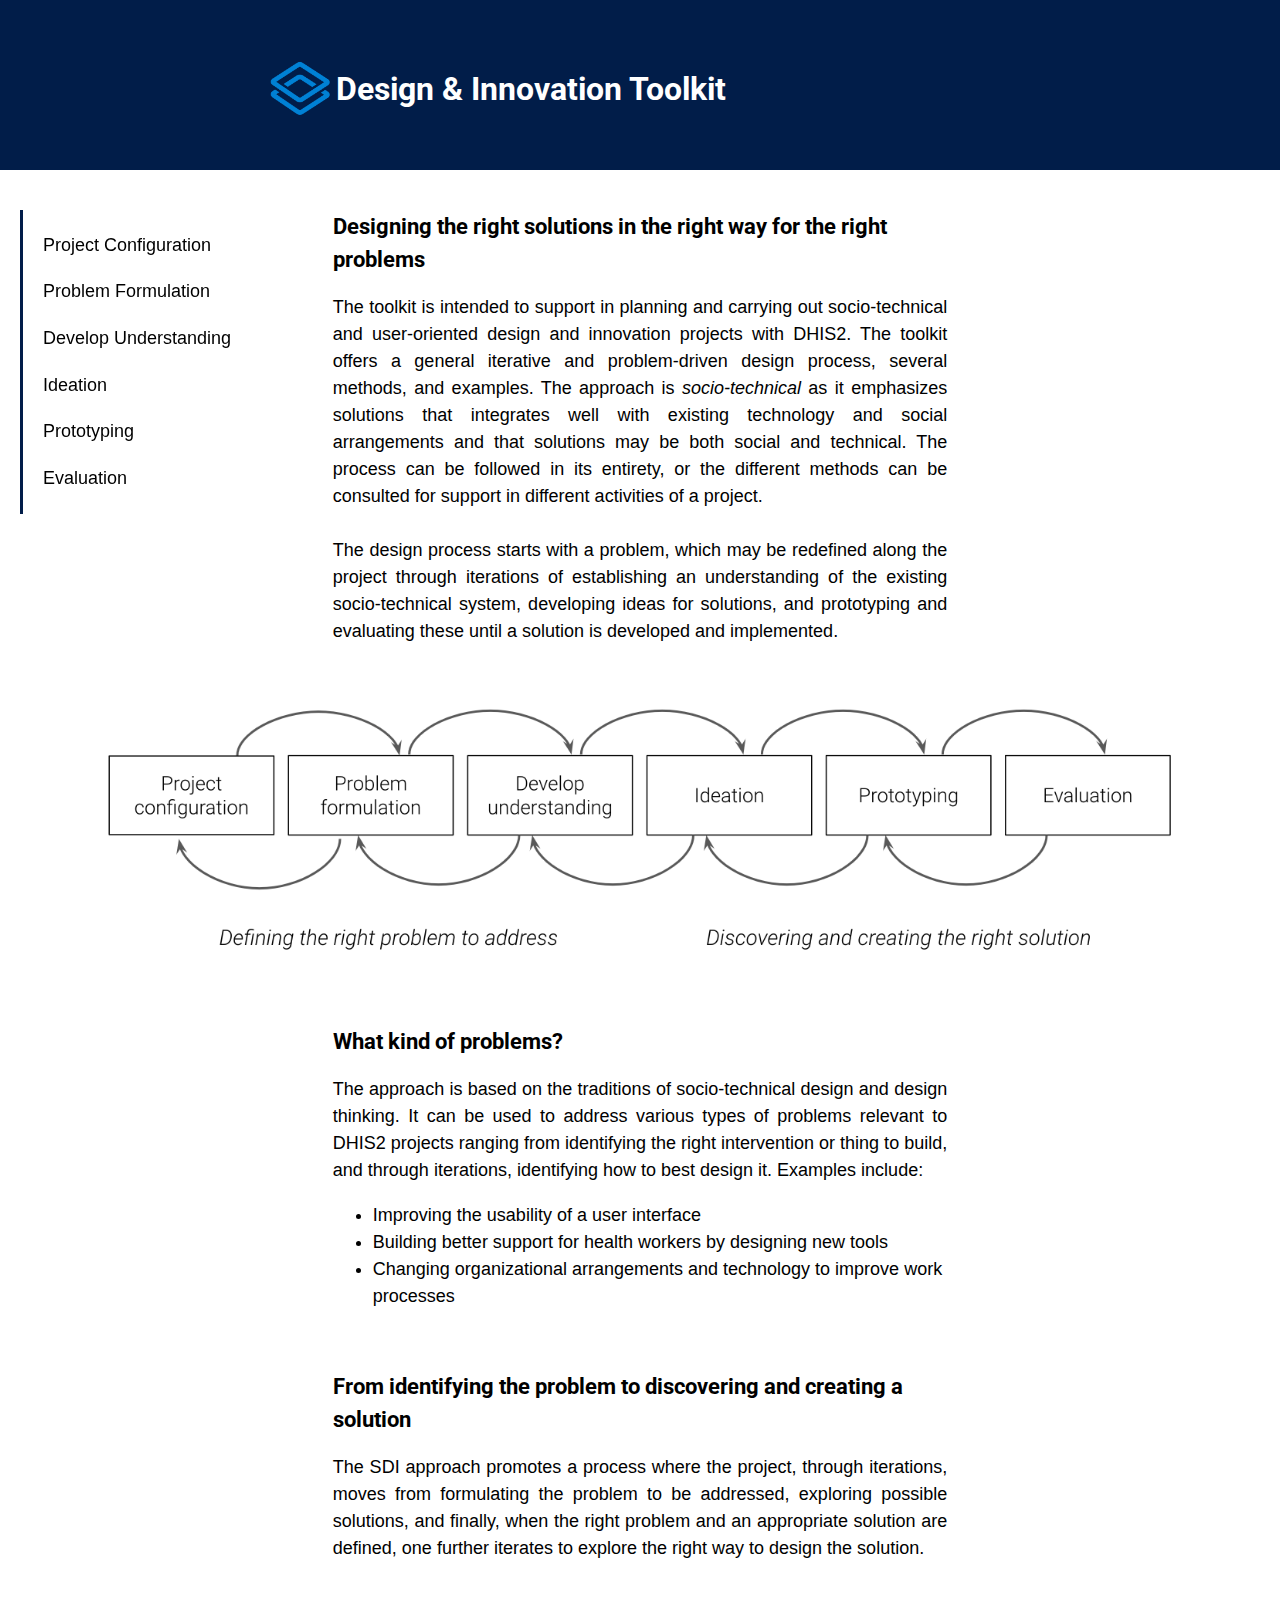
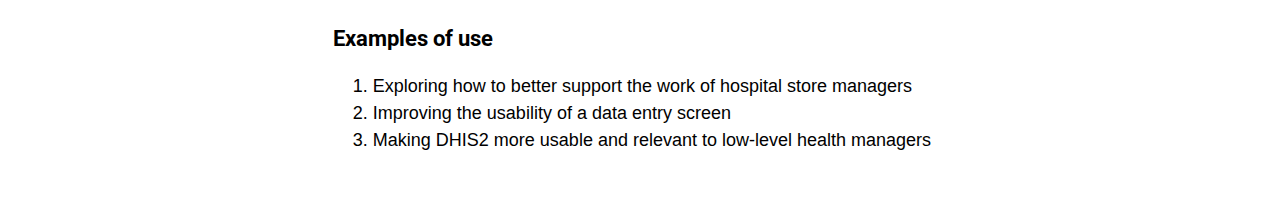
==== index.html @ 67aca0fa "Menu and header style change" ====
<html>
  <head>
    <meta charset="utf-8">
    <meta name="viewport" content="width=device-width, initial-scale=1">
    <link rel="preconnect" href="https://fonts.googleapis.com">
    <link rel="preconnect" href="https://fonts.gstatic.com" crossorigin>
    <link href="https://fonts.googleapis.com/css2?family=Roboto:ital,wght@0,100;0,300;0,400;1,100;1,300;1,400&display=swap" rel="stylesheet">
    <link rel="stylesheet" href="style.css">
    <title> DHIS2 Socio-technical Design and Innovation Toolkit </title>

  </head>
  <body>

      <header class="main_header">
        <h1><a href="index.html"><img src="images/dhis2-logo.png" alt="DHIS2">Design & Innovation Toolkit</a></h1>
      </header>
      <ul class="page_menu">
        <a href="main_activities/project-configuration.html"><li>Project Configuration</li></a>
        <a href="main_activities/problem-formulation.html"><li>Problem Formulation</li></a>
        <a href="main_activities/develop-understanding.html"><li>Develop Understanding</li></a>
        <a href="main_activities/ideation.html"><li>Ideation</li></a>
        <a href="main_activities/prototyping.html"><li>Prototyping</li></a>
        <a href="main_activities/evaluation.html"><li>Evaluation</li></a>
      </ul>
      <main>

      <section>
        <h3>Designing the right solutions in the right way for the right problems</h3>
          <p>
            The toolkit is intended to support in planning and carrying out socio-technical and user-oriented design
            and innovation projects with DHIS2. The toolkit offers a general iterative and problem-driven design process,
            several methods, and examples. The approach is <i>socio-technical</i> as it emphasizes solutions that
            integrates well with existing technology and social arrangements and that solutions may be both social and technical.
            The process can be followed in its entirety, or the different methods can be consulted for support
            in different activities of a project.
            <br><br>The design process starts with a problem, which may be redefined along
            the project through iterations of establishing an understanding of the existing socio-technical system, developing ideas
            for solutions, and prototyping and evaluating these until a solution is developed and implemented.
          </p>
      </section>

      <img height="250px" class="full_page_img" src="images/main-process.png" alt="Problem-driven and iterative design process with six stages: Project configuration, Problem formulation, Developing Understading, Ideation, Prototyping, Evaluation">

      <section>
          <h3>What kind of problems?</h3>
          <p>
            The approach is based on the traditions of socio-technical design and design thinking.
            It can be used to address various types of problems relevant to DHIS2 projects ranging from identifying
            the right intervention or thing to build, and through iterations, identifying how to best design it.
            Examples include:
            <ul>
              <li>Improving the usability of a user interface</li>
              <li>Building better support for health workers by designing new tools</li>
              <li>Changing organizational arrangements and technology to improve work processes</li>
            </ul>
          </p>
        </section>

        <section>
          <h3>From identifying the problem to discovering and creating a solution</h3>
          <p>
            The SDI approach promotes a process where the project, through iterations, moves from formulating the problem to
            be addressed, exploring possible solutions, and finally, when the right problem and an appropriate solution are defined,
            one further iterates to explore the right way to design the solution.
          </p>
      </section>

      <section>
        <h3>Examples of use</h3>
        <p>
          <ol>
            <li>Exploring how to better support the work of hospital store managers</li>
            <li>Improving the usability of a data entry screen</li>
            <li>Making DHIS2 more usable and relevant to low-level health managers</li>
          </ol>
        </p>
    </section>


    </main>

  <script src="scripts.js"></script>

  </body>
</html>
---- style.css ----
body {
  padding: 0;
  margin: 0;
}
main {

}
h1 {
  font-family: 'Roboto', sans-serif;
}
h2 {
  font-family: 'Roboto light', sans-serif;
  font-size: 30px;
  margin: 20px auto 40px auto;
  width: 48vw;
}
h3 {
  font-family: 'Roboto', sans-serif;
  background-color: white;
  padding: 0px;
  margin: 0;
  font-size: 22px;
  line-height: 1.5;
}
h4 {
  font-family: 'Roboto', sans-serif;
  font-size: 18px;
}

p {
  font-family: 'Roboto light', sans-serif;
  font-size: 18px;
  text-align: justify;
  line-height: 1.5;
}
a {
  font-style: inherit;
  font-size: inherit;
  color: inherit;
  text-decoration: inherit;
}
li {
  font-family: 'Roboto light', sans-serif;
  font-size: 18px;
  line-height: 1.5;
}
section {
  margin: 30px auto 60px auto;
  width: 48vw;

}

header {
  padding: 40px;
  margin: 0 0 40px 0;
  background-color: #011d49;
  color: white;
}

header h1 {
  margin-left: 18vw;
}
header img {
  height: 55px;
  margin-bottom: -16;
  margin-right: 4px;
}

/* Style the button that is used to open and close the collapsible content */
.collapsible {
  cursor: pointer;
  width: 100%;
  border: none;
  text-align: left;
  outline: none;
  padding: 0;
  margin: 0;
  background-color: #011d49;
}


/* Add a background color to the button if it is clicked on (add the .active class with JS), and when you move the mouse over it (hover) */
.active, .collapsible:hover {
  background-color: #ccc;
}

/* Style the collapsible content. Note: hidden by default */
.content {
  padding: 0 10px;
  display: none;
  overflow: hidden;
  background-color: #FFFFFF;
}



.full_page_img {
  display: block;
  margin: 0px auto 70px auto;
}
.page_menu {
  position: fixed;
  margin: 0 0 0 20px;
  border-left: 3px solid #011d49;
  padding-left: 20px;
  list-style-type: none;
}
.page_menu li{
  margin: 25px 0 25px 0;
  line-height: 1.2;
}
.page_menu .current_page{
  font-family: 'Roboto', sans-serif;
  color: #011d49;
  list-style-type: disc;
}
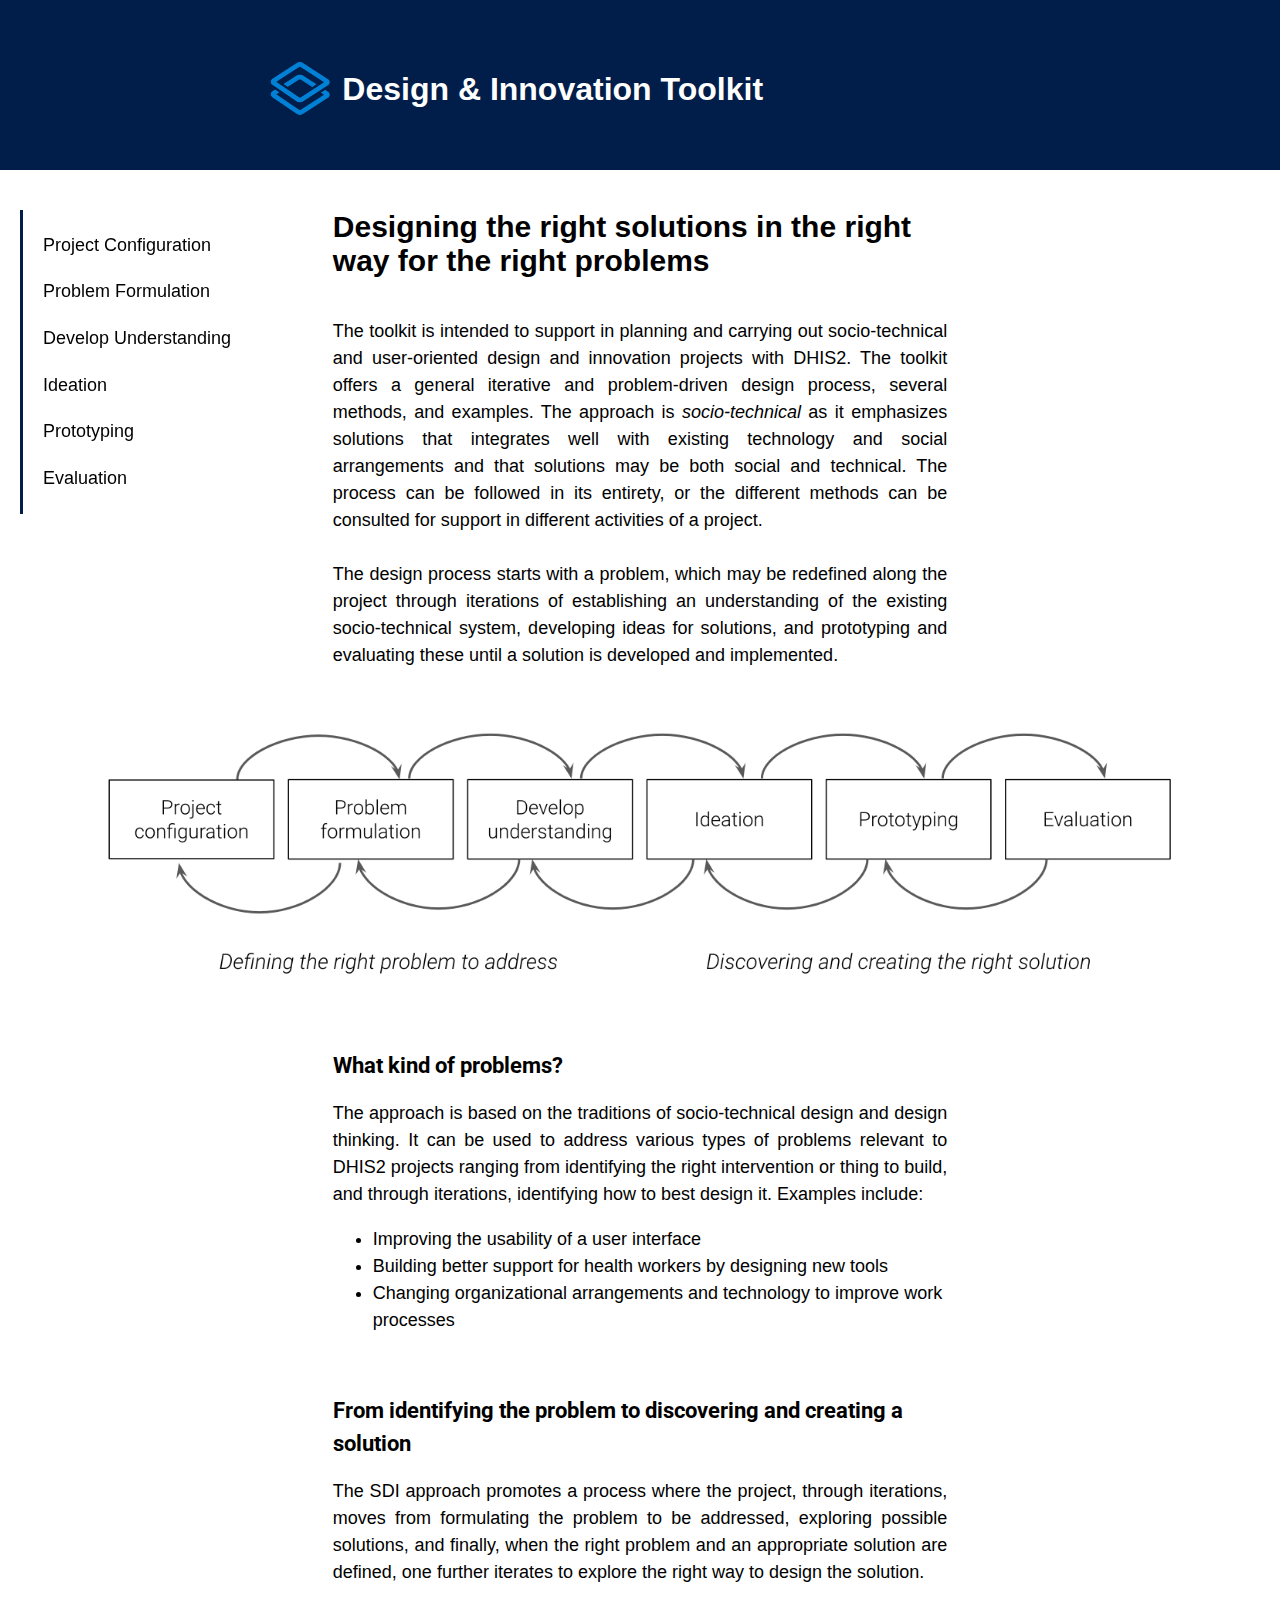
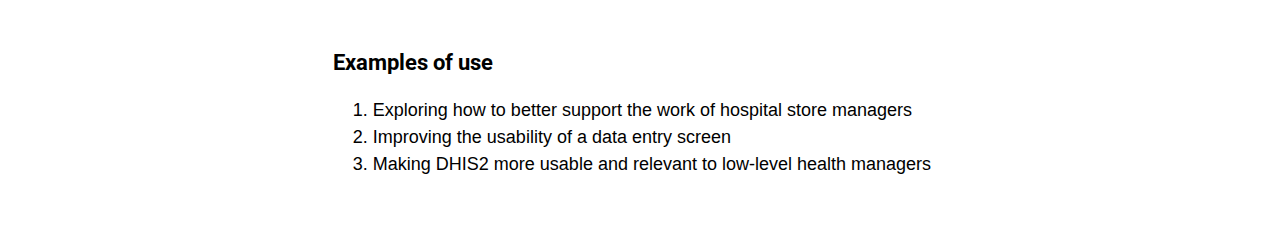
==== commit 2c8f51e8: "Minor header style change" ====
--- a/index.html
+++ b/index.html
@@ -25,7 +25,7 @@
       <main>
 
       <section>
-        <h3>Designing the right solutions in the right way for the right problems</h3>
+        <h2>Designing the right solutions in the right way for the right problems</h2>
           <p>
             The toolkit is intended to support in planning and carrying out socio-technical and user-oriented design
             and innovation projects with DHIS2. The toolkit offers a general iterative and problem-driven design process,
--- a/style.css
+++ b/style.css
@@ -6,7 +6,7 @@
 
 }
 h1 {
-  font-family: 'Roboto', sans-serif;
+  font-family: 'Roboto light', sans-serif;
 }
 h2 {
   font-family: 'Roboto light', sans-serif;
@@ -63,7 +63,7 @@
 header img {
   height: 55px;
   margin-bottom: -16;
-  margin-right: 4px;
+  margin-right: 10px;
 }
 
 /* Style the button that is used to open and close the collapsible content */
@@ -86,7 +86,7 @@
 
 /* Style the collapsible content. Note: hidden by default */
 .content {
-  padding: 0 10px;
+  padding: 0 0;
   display: none;
   overflow: hidden;
   background-color: #FFFFFF;
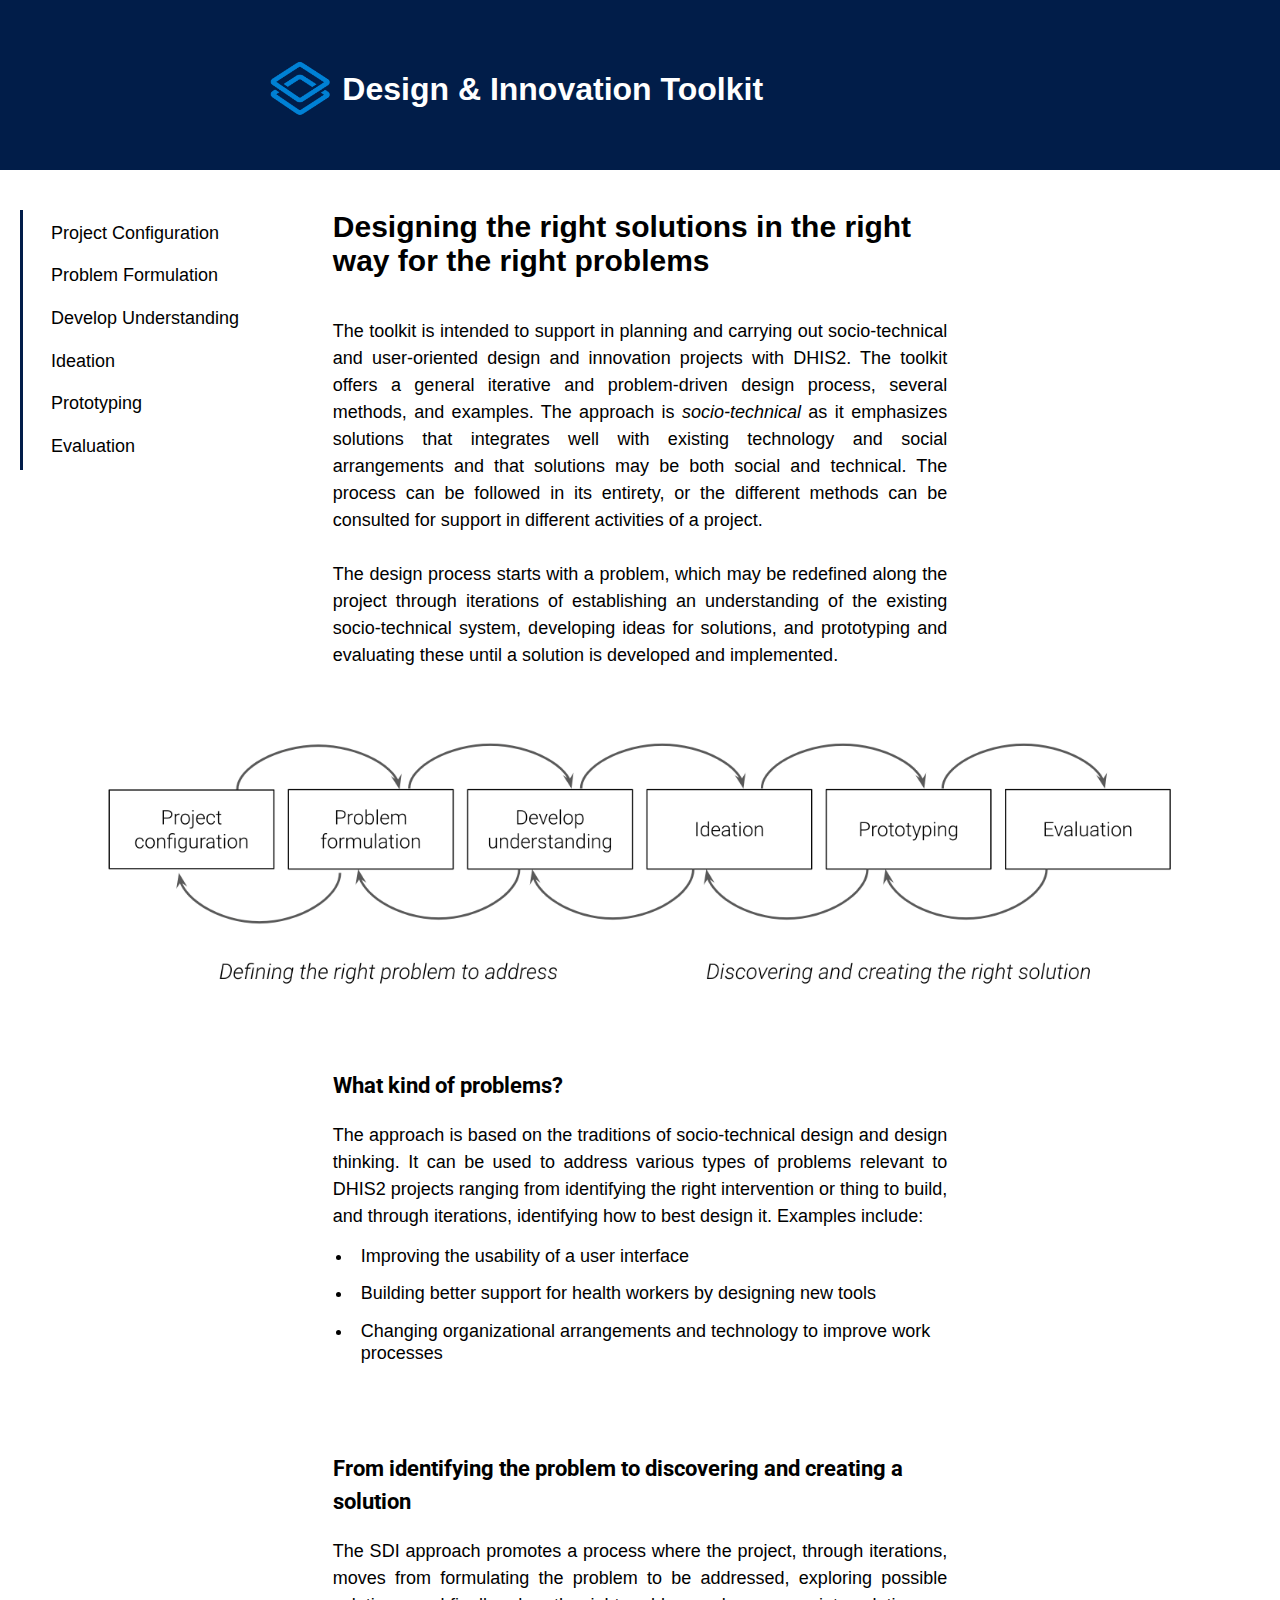
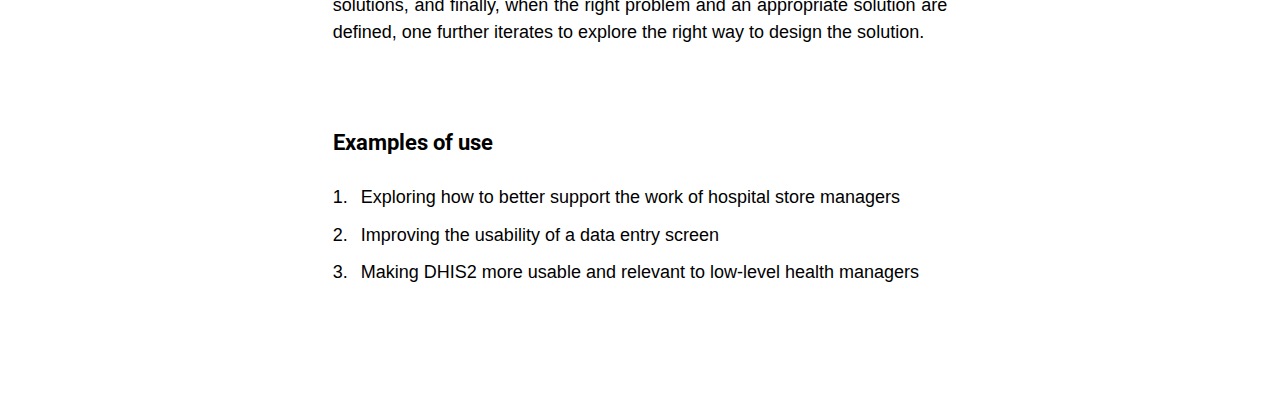
==== commit f71256b5: "Style structure update" ====
--- a/index.html
+++ b/index.html
@@ -37,11 +37,11 @@
             the project through iterations of establishing an understanding of the existing socio-technical system, developing ideas
             for solutions, and prototyping and evaluating these until a solution is developed and implemented.
           </p>
-      </section>
+
 
       <img height="250px" class="full_page_img" src="images/main-process.png" alt="Problem-driven and iterative design process with six stages: Project configuration, Problem formulation, Developing Understading, Ideation, Prototyping, Evaluation">
 
-      <section>
+
           <h3>What kind of problems?</h3>
           <p>
             The approach is based on the traditions of socio-technical design and design thinking.
@@ -54,18 +54,17 @@
               <li>Changing organizational arrangements and technology to improve work processes</li>
             </ul>
           </p>
-        </section>
 
-        <section>
+
+
           <h3>From identifying the problem to discovering and creating a solution</h3>
           <p>
             The SDI approach promotes a process where the project, through iterations, moves from formulating the problem to
             be addressed, exploring possible solutions, and finally, when the right problem and an appropriate solution are defined,
             one further iterates to explore the right way to design the solution.
           </p>
-      </section>
 
-      <section>
+
         <h3>Examples of use</h3>
         <p>
           <ol>
--- a/style.css
+++ b/style.css
@@ -1,5 +1,7 @@
+
+
 body {
-  padding: 0;
+  padding: 0 0 100px 0;
   margin: 0;
 }
 main {
@@ -21,10 +23,14 @@
   margin: 0;
   font-size: 22px;
   line-height: 1.5;
+  margin: 80px auto 20px auto;
+  width: 48vw;
 }
 h4 {
   font-family: 'Roboto', sans-serif;
   font-size: 18px;
+  margin: 30px auto 8px auto;
+  width: 48vw;
 }
 
 p {
@@ -32,6 +38,8 @@
   font-size: 18px;
   text-align: justify;
   line-height: 1.5;
+  margin: 8px auto 8px auto;
+  width: 48vw;
 }
 a {
   font-style: inherit;
@@ -42,12 +50,16 @@
 li {
   font-family: 'Roboto light', sans-serif;
   font-size: 18px;
-  line-height: 1.5;
+  line-height: 1.2;
+  padding: 8px;
 }
-section {
-  margin: 30px auto 60px auto;
+ul {
+  margin: 8px auto 8px auto;
   width: 48vw;
-
+}
+ol {
+  margin: 8px auto 8px auto;
+  width: 48vw;
 }
 
 header {
@@ -96,21 +108,68 @@
 
 .full_page_img {
   display: block;
-  margin: 0px auto 70px auto;
+  margin: 70px auto 70px auto;
 }
 .page_menu {
-  position: fixed;
+  position: absolute;
   margin: 0 0 0 20px;
+  width: 220px;
   border-left: 3px solid #011d49;
   padding-left: 20px;
   list-style-type: none;
 }
 .page_menu li{
-  margin: 25px 0 25px 0;
+  margin: 5 0;
   line-height: 1.2;
+}
+.page_menu li:hover {
+  background-color: #011d49;
+  color: white;
 }
 .page_menu .current_page{
   font-family: 'Roboto', sans-serif;
-  color: #011d49;
   list-style-type: disc;
 }
+.gallery_list {
+  margin: 30px auto 60px auto;
+  width: 58vw;
+  text-align: center;
+}
+.gallery_list a {
+  display: inline-block;
+  margin: 8px 8px 8px 8px;
+  width: 250px;
+  height: 100px;
+  border: 1px solid #011d49;
+  text-align: center;
+  vertical-align: middle;
+}
+.gallery_list a:hover {
+  background-color: #011d49;
+  color: white;
+}
+
+.gallery_list li {
+  margin: 0;
+  position: relative;
+  top: 50%;
+  -ms-transform: translateY(-50%);
+  transform: translateY(-50%);
+  list-style: none;
+  line-height: 1.3;
+  font-size: 16px;
+}
+.gallery_list li:hover {
+  background-color: #011d49;
+  color: white;
+}
+@media only screen and (max-width: 1000px) {
+  section {
+    width: 80vw;
+    position: right;
+  }
+  .page_menu {
+    position: relative;
+    margin: auto;
+  }
+}
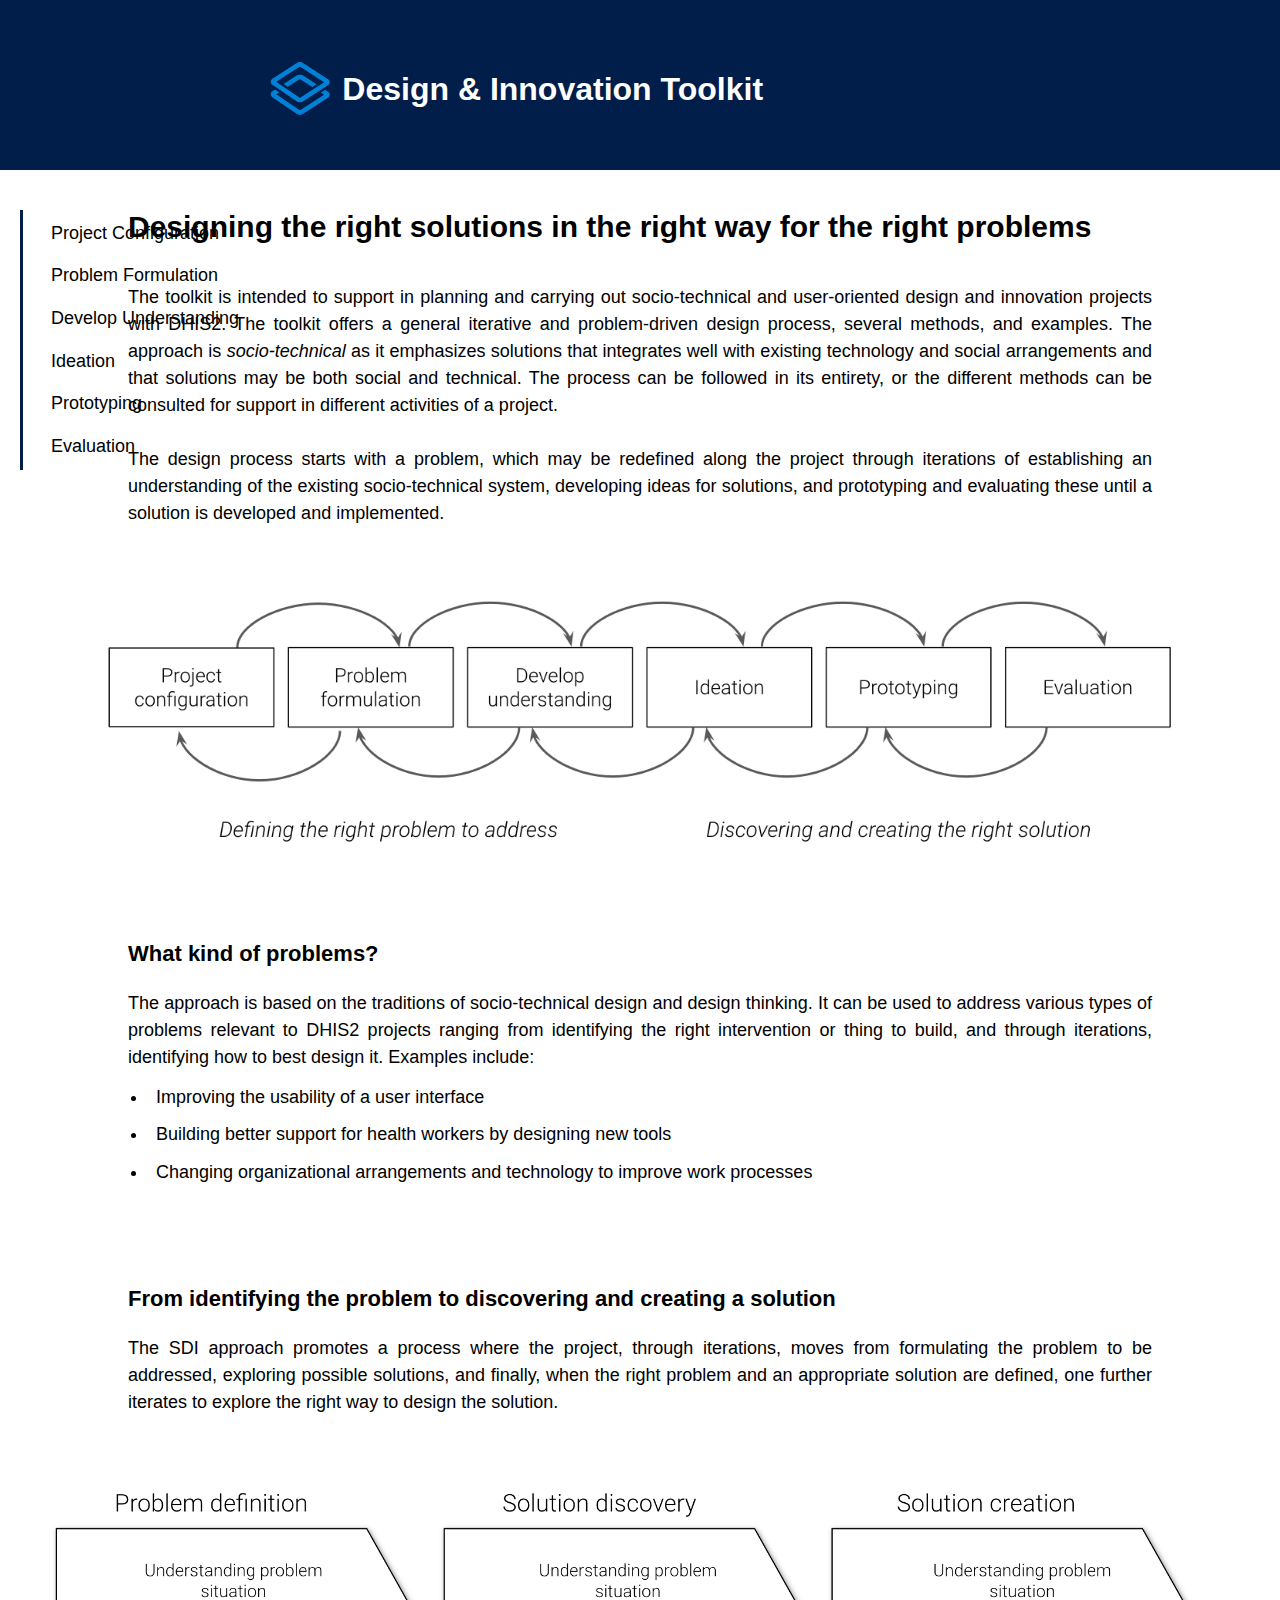
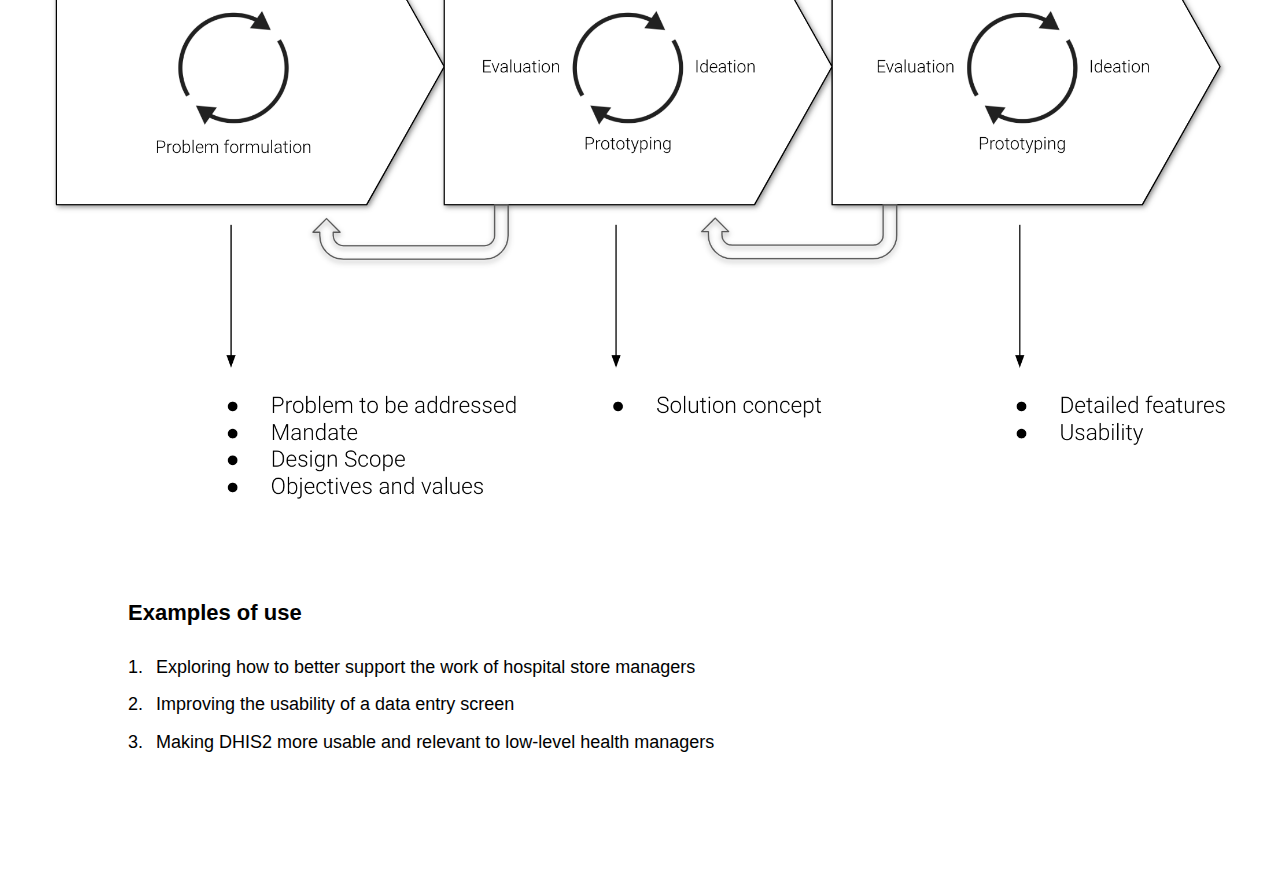
==== commit 0a76e4c8: "general stylechange and structural html cleanup" ====
--- a/index.html
+++ b/index.html
@@ -24,7 +24,6 @@
       </ul>
       <main>
 
-      <section>
         <h2>Designing the right solutions in the right way for the right problems</h2>
           <p>
             The toolkit is intended to support in planning and carrying out socio-technical and user-oriented design
@@ -64,6 +63,8 @@
             one further iterates to explore the right way to design the solution.
           </p>
 
+          <img height="620px" class="full_page_img" src="images/main-process-stages.png" alt="Problem-driven and iterative design process with six stages: Project configuration, Problem formulation, Developing Understading, Ideation, Prototyping, Evaluation">
+
 
         <h3>Examples of use</h3>
         <p>
@@ -73,8 +74,6 @@
             <li>Making DHIS2 more usable and relevant to low-level health managers</li>
           </ol>
         </p>
-    </section>
-
 
     </main>
 
--- a/style.css
+++ b/style.css
@@ -1,4 +1,18 @@
+:root {
+  --section_width_standard: 45vw;
+  --section_width_broad: 58vw;
+}
 
+@media only screen and (max-width: 1300px) {
+  :root {
+    --section_width_standard: 80vw;
+    --section_width_broad: 90vw;
+  }
+  .page_menu {
+    position: relative;
+    margin: auto;
+  }
+}
 
 body {
   padding: 0 0 100px 0;
@@ -14,23 +28,23 @@
   font-family: 'Roboto light', sans-serif;
   font-size: 30px;
   margin: 20px auto 40px auto;
-  width: 48vw;
+  width: var(--section_width_standard);
 }
 h3 {
-  font-family: 'Roboto', sans-serif;
+  font-family: 'Roboto light', sans-serif;
   background-color: white;
   padding: 0px;
   margin: 0;
   font-size: 22px;
   line-height: 1.5;
-  margin: 80px auto 20px auto;
-  width: 48vw;
+  margin: 90px auto 20px auto;
+  width: var(--section_width_standard);
 }
 h4 {
   font-family: 'Roboto', sans-serif;
   font-size: 18px;
   margin: 30px auto 8px auto;
-  width: 48vw;
+  width: var(--section_width_standard);
 }
 
 p {
@@ -39,7 +53,7 @@
   text-align: justify;
   line-height: 1.5;
   margin: 8px auto 8px auto;
-  width: 48vw;
+  width: var(--section_width_standard);
 }
 a {
   font-style: inherit;
@@ -55,11 +69,11 @@
 }
 ul {
   margin: 8px auto 8px auto;
-  width: 48vw;
+  width: var(--section_width_standard);
 }
 ol {
   margin: 8px auto 8px auto;
-  width: 48vw;
+  width: var(--section_width_standard);
 }
 
 header {
@@ -163,13 +177,3 @@
   background-color: #011d49;
   color: white;
 }
-@media only screen and (max-width: 1000px) {
-  section {
-    width: 80vw;
-    position: right;
-  }
-  .page_menu {
-    position: relative;
-    margin: auto;
-  }
-}
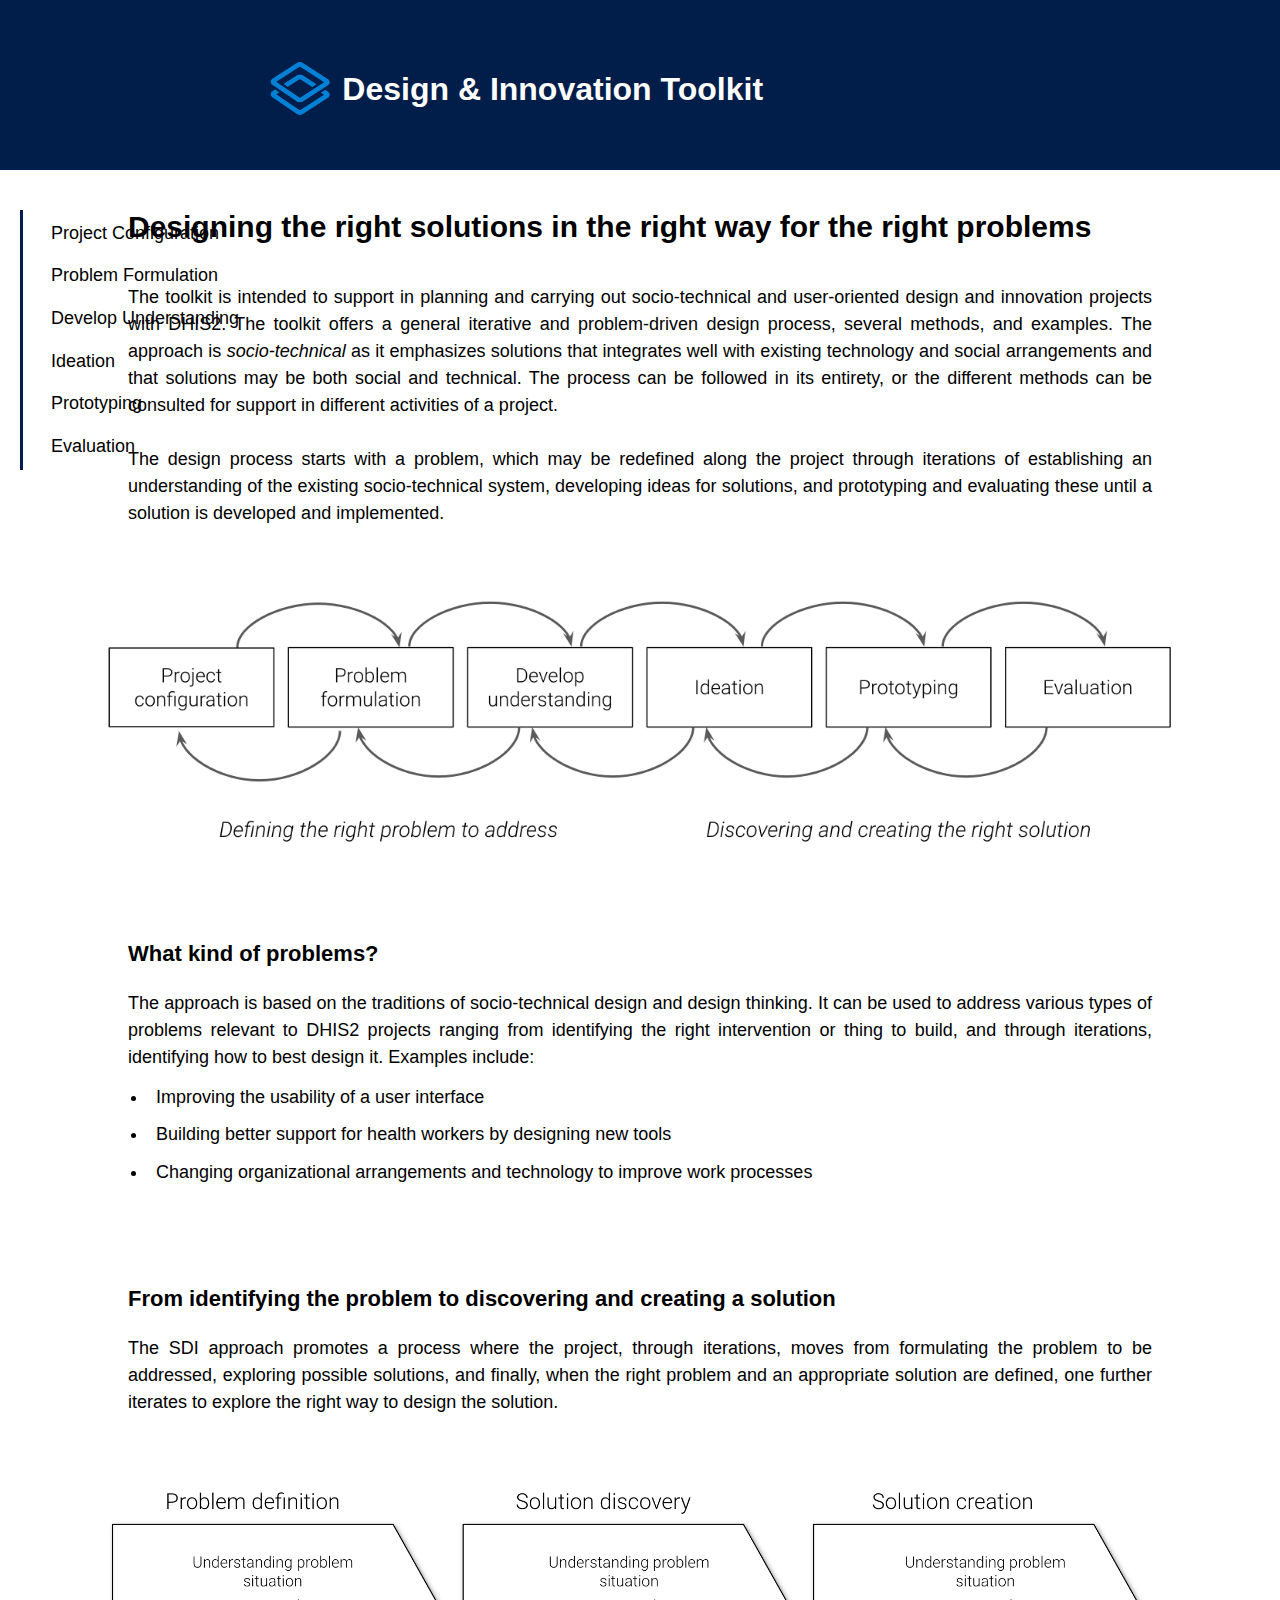
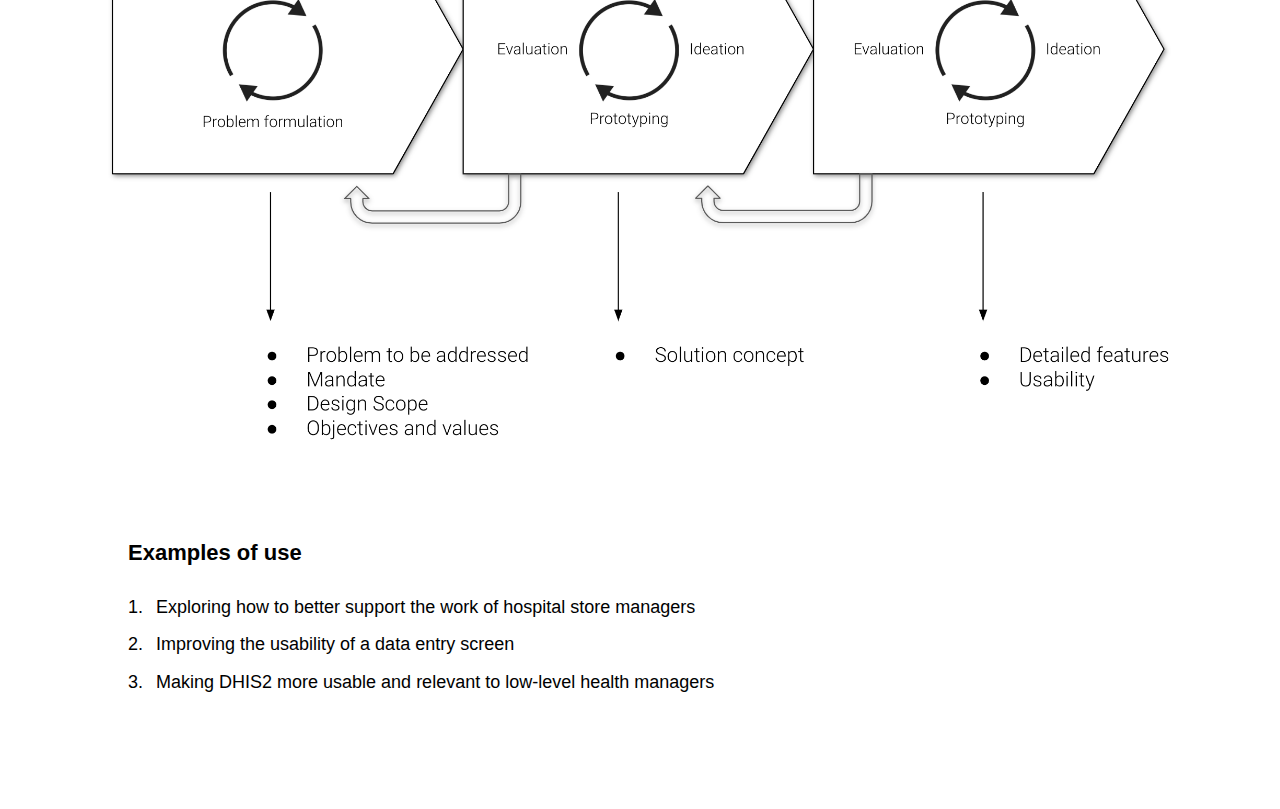
==== commit 375a29d6: "Minor style change" ====
--- a/index.html
+++ b/index.html
@@ -63,7 +63,7 @@
             one further iterates to explore the right way to design the solution.
           </p>
 
-          <img height="620px" class="full_page_img" src="images/main-process-stages.png" alt="Problem-driven and iterative design process with six stages: Project configuration, Problem formulation, Developing Understading, Ideation, Prototyping, Evaluation">
+          <img height="560px" class="full_page_img" src="images/main-process-stages.png" alt="Problem-driven and iterative design process with six stages: Project configuration, Problem formulation, Developing Understading, Ideation, Prototyping, Evaluation">
 
 
         <h3>Examples of use</h3>
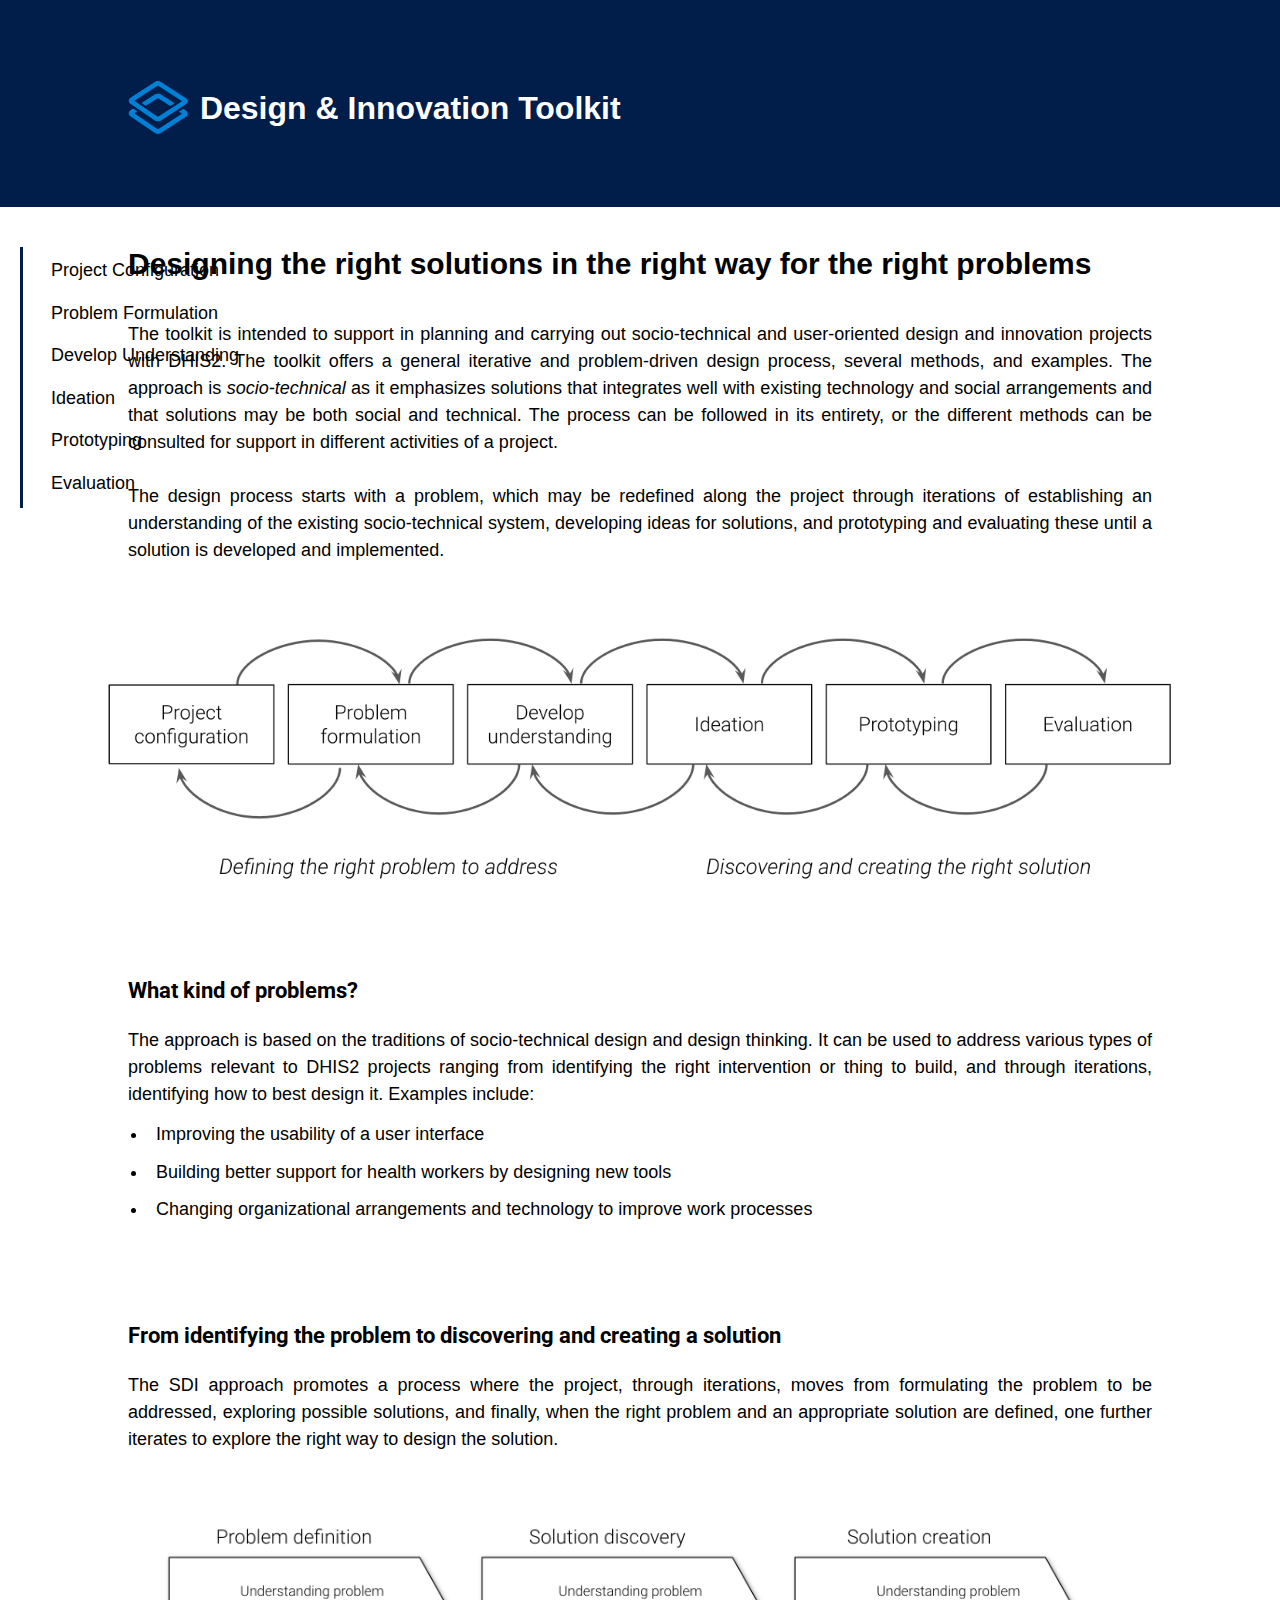
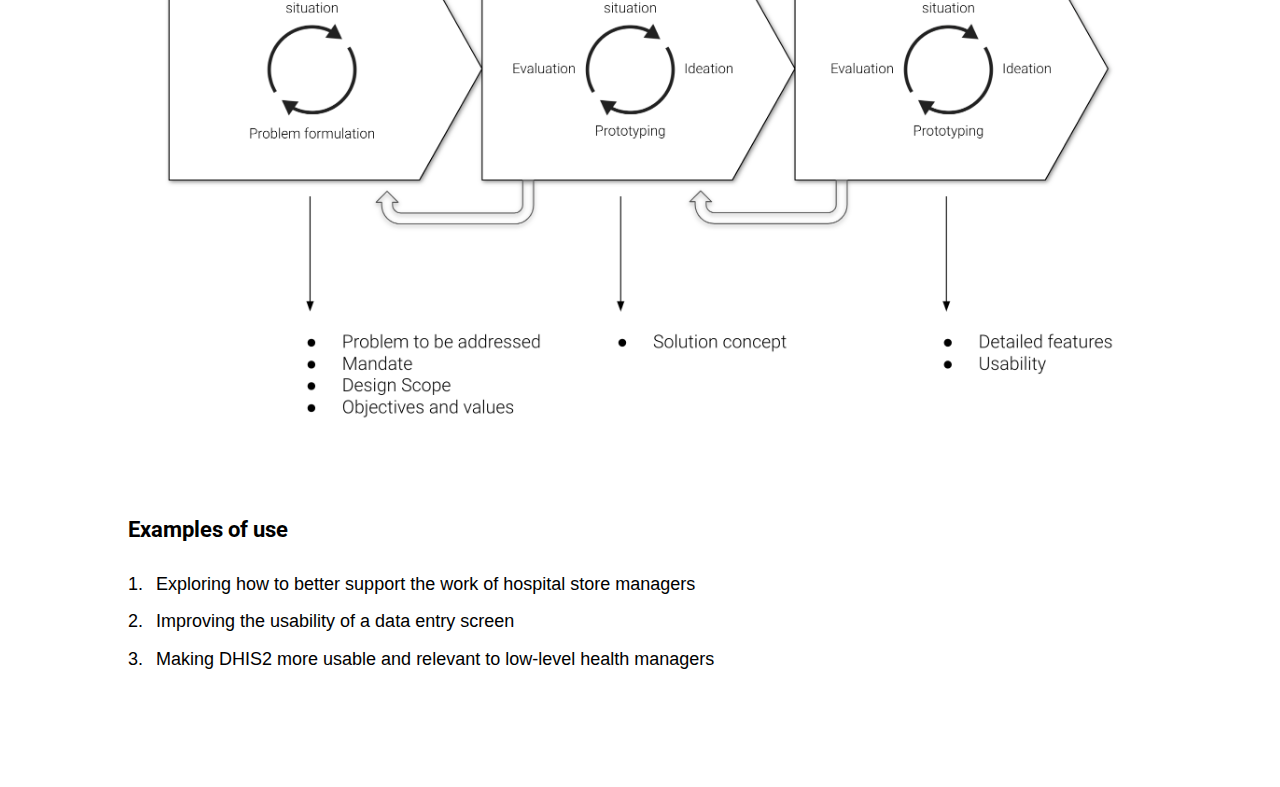
==== commit 1d1f8744: "General style updates" ====
--- a/index.html
+++ b/index.html
@@ -63,7 +63,7 @@
             one further iterates to explore the right way to design the solution.
           </p>
 
-          <img height="560px" class="full_page_img" src="images/main-process-stages.png" alt="Problem-driven and iterative design process with six stages: Project configuration, Problem formulation, Developing Understading, Ideation, Prototyping, Evaluation">
+          <img height="500px" class="full_page_img" src="images/main-process-stages.png" alt="Problem-driven and iterative design process with six stages: Project configuration, Problem formulation, Developing Understading, Ideation, Prototyping, Evaluation">
 
 
         <h3>Examples of use</h3>
--- a/style.css
+++ b/style.css
@@ -13,6 +13,12 @@
     margin: auto;
   }
 }
+@media only screen and (min-width: 2200px) {
+  :root {
+    --section_width_standard: 35vw;
+    --section_width_broad: 90vw;
+  }
+}
 
 body {
   padding: 0 0 100px 0;
@@ -23,6 +29,9 @@
 }
 h1 {
   font-family: 'Roboto light', sans-serif;
+  width: var(--section_width_standard);
+  padding: 40px 0;
+  margin: auto;
 }
 h2 {
   font-family: 'Roboto light', sans-serif;
@@ -31,7 +40,7 @@
   width: var(--section_width_standard);
 }
 h3 {
-  font-family: 'Roboto light', sans-serif;
+  font-family: 'Roboto', sans-serif;
   background-color: white;
   padding: 0px;
   margin: 0;
@@ -83,9 +92,6 @@
   color: white;
 }
 
-header h1 {
-  margin-left: 18vw;
-}
 header img {
   height: 55px;
   margin-bottom: -16;
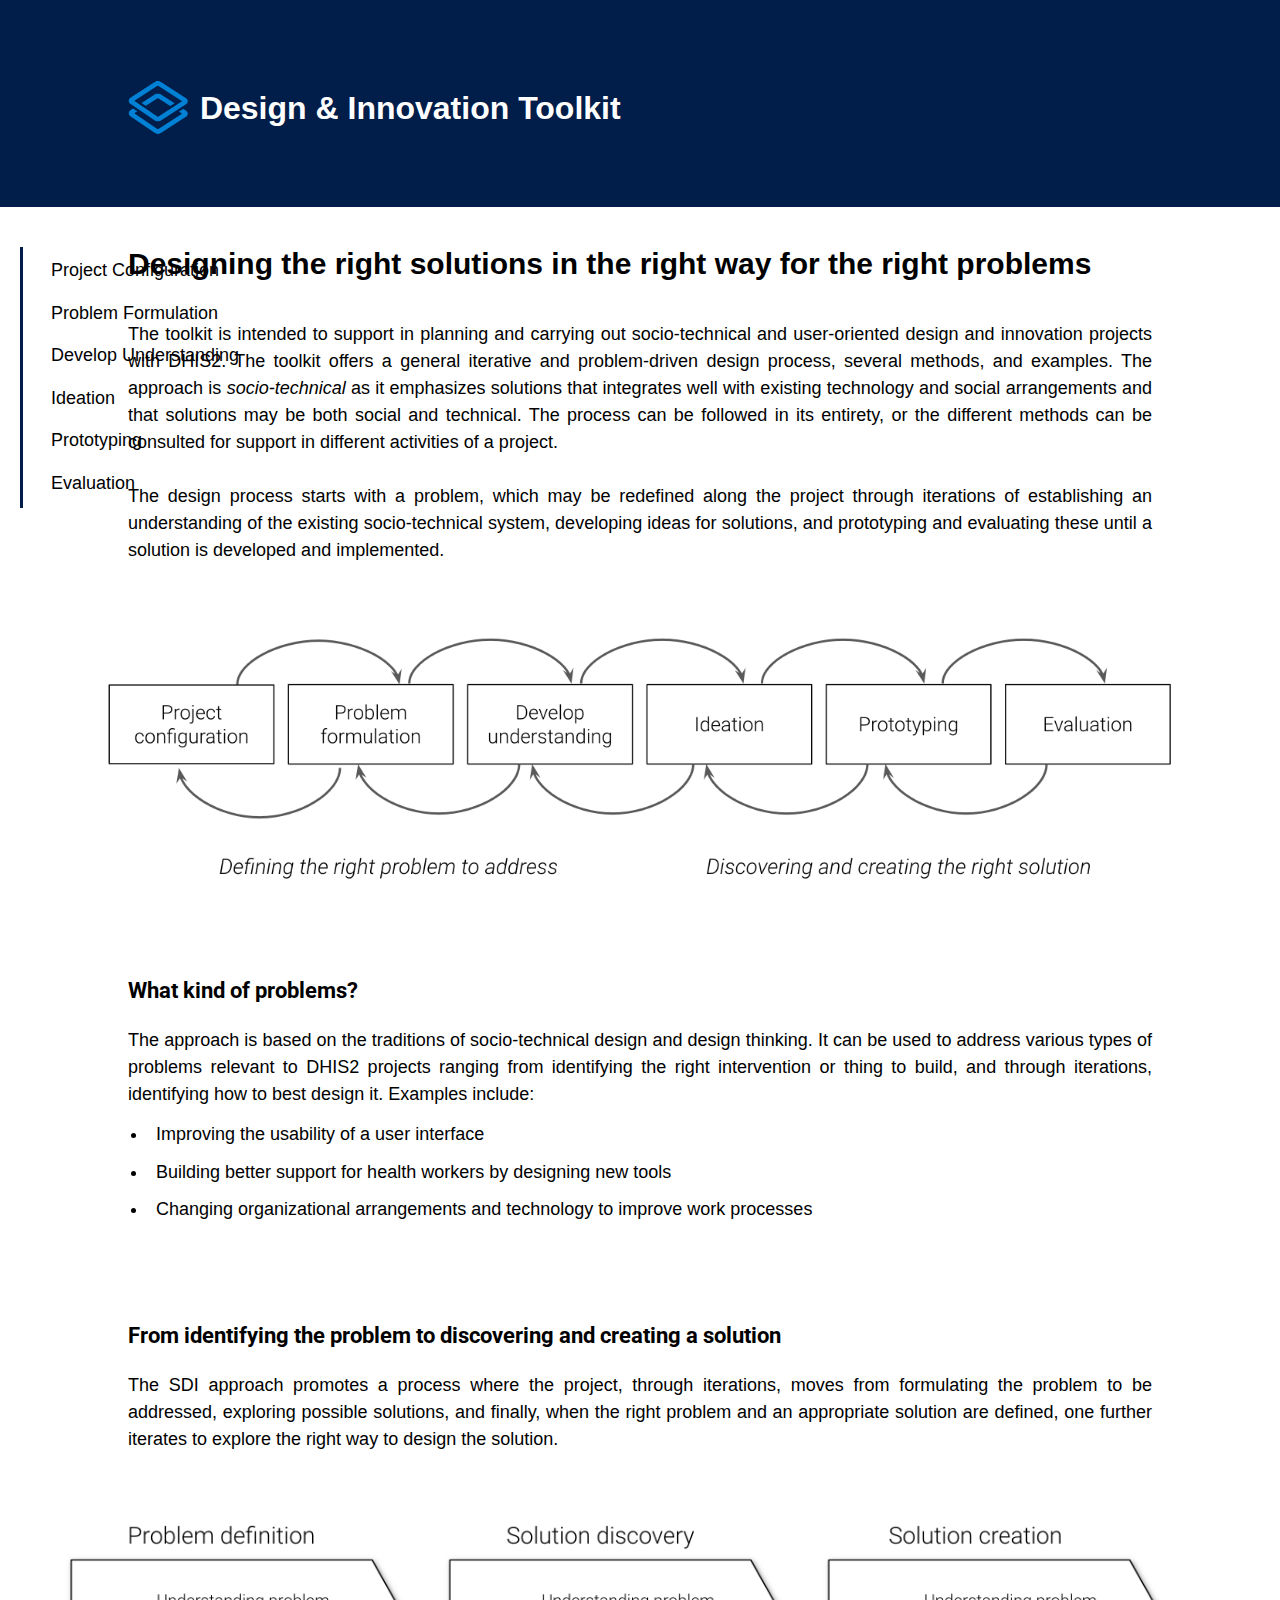
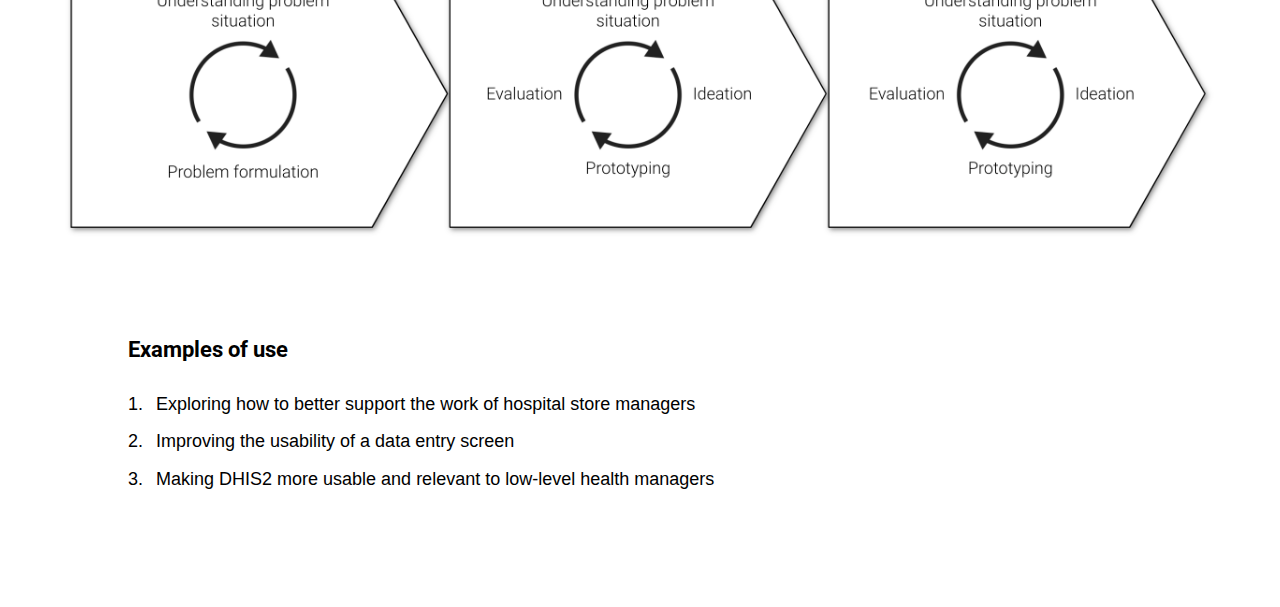
==== commit 178387b5: "Change size of process figure" ====
--- a/index.html
+++ b/index.html
@@ -63,7 +63,7 @@
             one further iterates to explore the right way to design the solution.
           </p>
 
-          <img height="500px" class="full_page_img" src="images/main-process-stages.png" alt="Problem-driven and iterative design process with six stages: Project configuration, Problem formulation, Developing Understading, Ideation, Prototyping, Evaluation">
+          <img height="320px" class="full_page_img" src="images/main-process-stages.png" alt="Problem-driven and iterative design process with six stages: Project configuration, Problem formulation, Developing Understading, Ideation, Prototyping, Evaluation">
 
 
         <h3>Examples of use</h3>
--- a/style.css
+++ b/style.css
@@ -98,34 +98,6 @@
   margin-right: 10px;
 }
 
-/* Style the button that is used to open and close the collapsible content */
-.collapsible {
-  cursor: pointer;
-  width: 100%;
-  border: none;
-  text-align: left;
-  outline: none;
-  padding: 0;
-  margin: 0;
-  background-color: #011d49;
-}
-
-
-/* Add a background color to the button if it is clicked on (add the .active class with JS), and when you move the mouse over it (hover) */
-.active, .collapsible:hover {
-  background-color: #ccc;
-}
-
-/* Style the collapsible content. Note: hidden by default */
-.content {
-  padding: 0 0;
-  display: none;
-  overflow: hidden;
-  background-color: #FFFFFF;
-}
-
-
-
 .full_page_img {
   display: block;
   margin: 70px auto 70px auto;
@@ -183,3 +155,30 @@
   background-color: #011d49;
   color: white;
 }
+
+
+/* collapsible CSS */
+.collapsible{
+  display: block;
+  width: 99%;
+  margin-left: -20px;
+  margin-top: 20px;
+  margin-bottom: 0;
+  cursor: pointer;
+  background-color: #011d49;
+  color: white;
+}
+
+.active, .collapsible:hover {
+  background-color: #011d49;
+  color: white;
+}
+
+.content {
+  padding: 0 0;
+  margin-left: -20px;
+  margin-bottom: 40px;
+  width: 100%;
+  display: none;
+  overflow: hidden;
+}
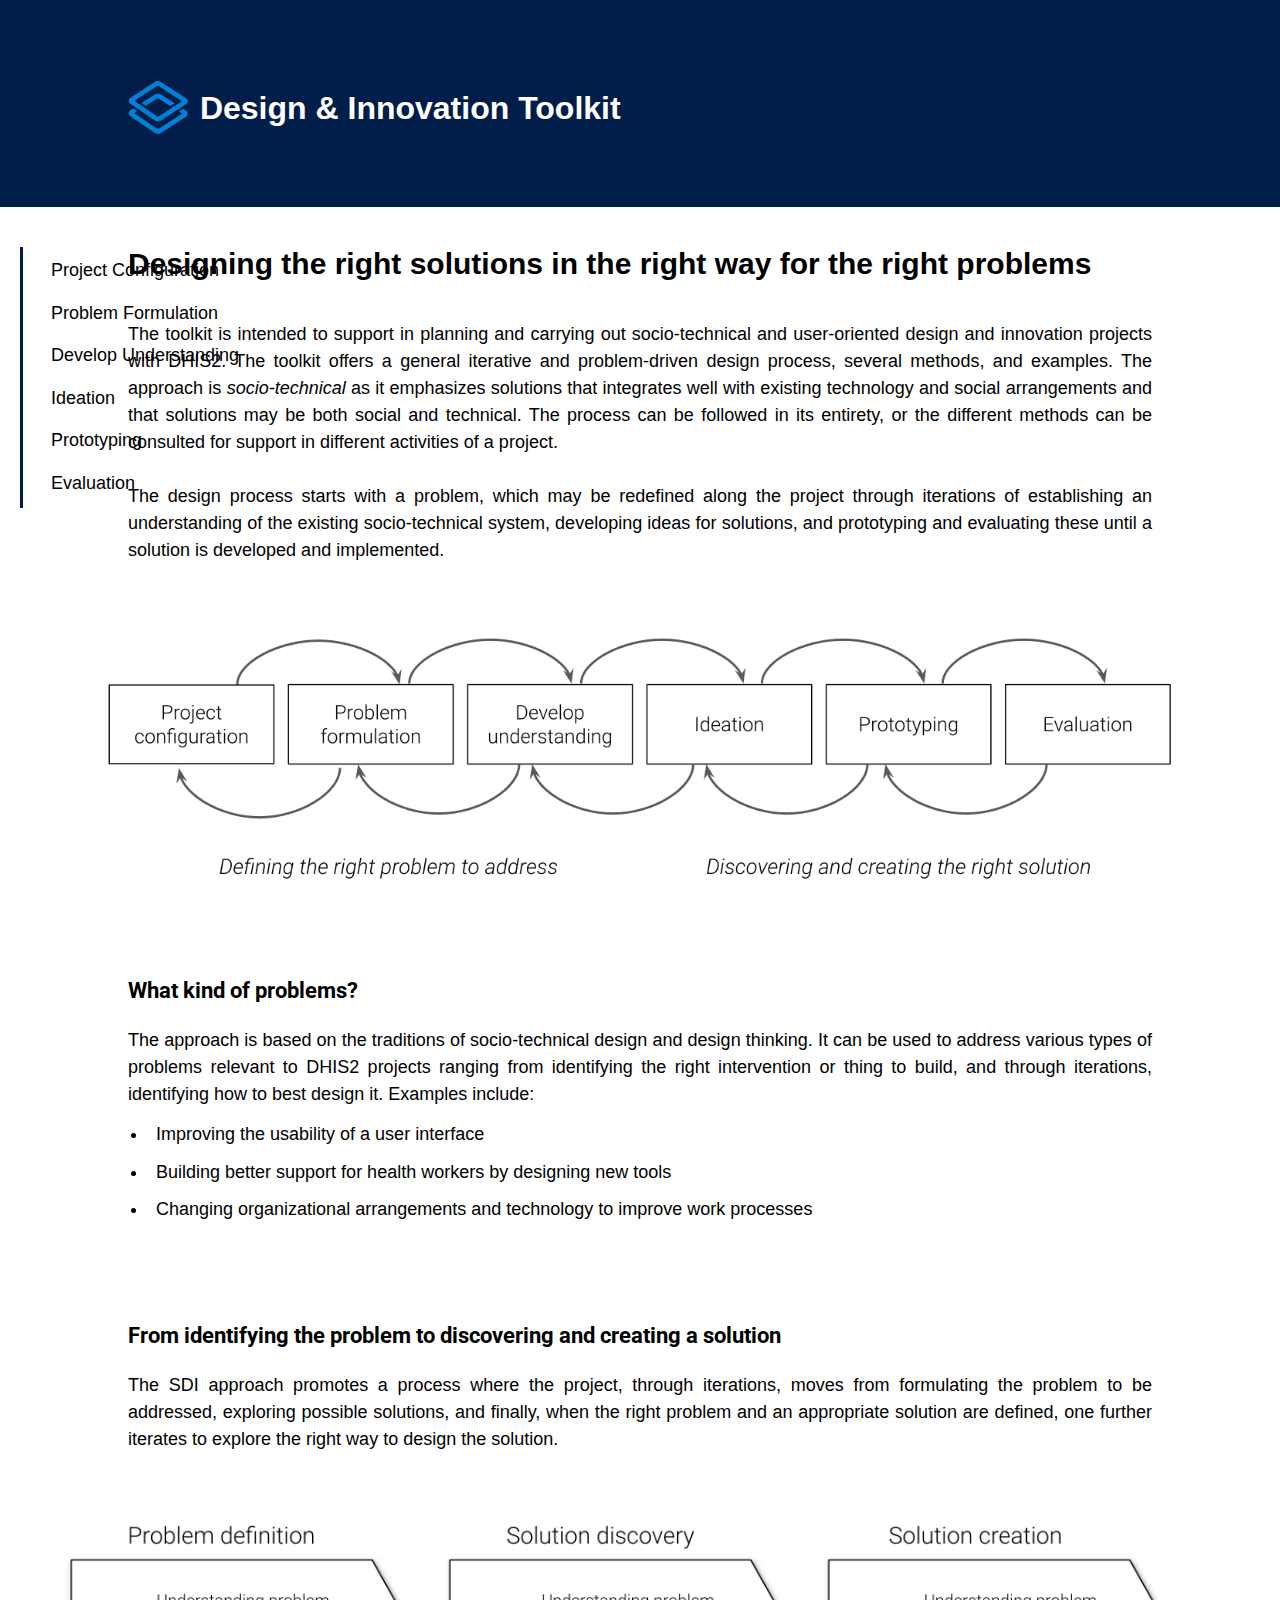
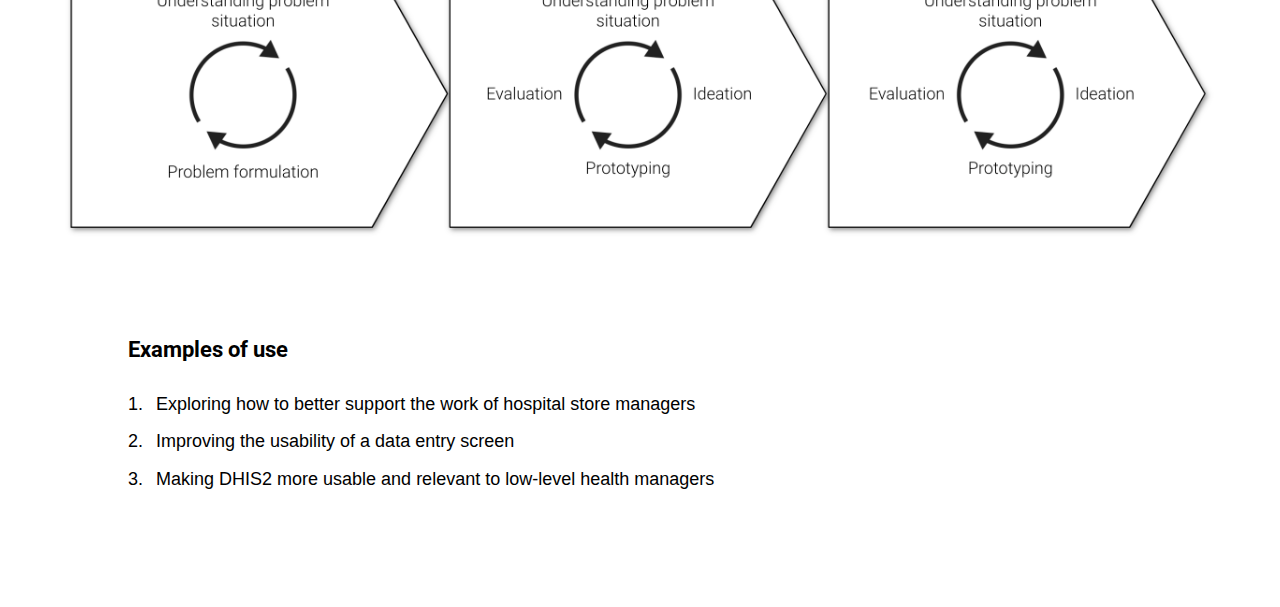
==== commit acdb1933: "Added links to approaches" ====
--- a/index.html
+++ b/index.html
@@ -43,7 +43,8 @@
 
           <h3>What kind of problems?</h3>
           <p>
-            The approach is based on the traditions of socio-technical design and design thinking.
+            The approach is based on the traditions of <a href="https://www.interaction-design.org/literature/book/the-social-design-of-technical-systems-building-technologies-for-communities/socio-technical-design">
+              socio-technical design</a> and <a href="https://www.interaction-design.org/literature/topics/design-thinking">design thinking</a>.
             It can be used to address various types of problems relevant to DHIS2 projects ranging from identifying
             the right intervention or thing to build, and through iterations, identifying how to best design it.
             Examples include:
--- a/style.css
+++ b/style.css
@@ -16,7 +16,7 @@
 @media only screen and (min-width: 2200px) {
   :root {
     --section_width_standard: 35vw;
-    --section_width_broad: 90vw;
+    --section_width_broad: 40vw;
   }
 }
 
@@ -51,8 +51,8 @@
 }
 h4 {
   font-family: 'Roboto', sans-serif;
-  font-size: 18px;
-  margin: 30px auto 8px auto;
+  font-size: 20px;
+  margin: 30px auto 15px auto;
   width: var(--section_width_standard);
 }
 
@@ -124,7 +124,7 @@
 }
 .gallery_list {
   margin: 30px auto 60px auto;
-  width: 58vw;
+  width:  var(--section_width_broad);
   text-align: center;
 }
 .gallery_list a {
@@ -158,15 +158,21 @@
 
 
 /* collapsible CSS */
-.collapsible{
+li.collapsible {
   display: block;
   width: 99%;
   margin-left: -20px;
   margin-top: 20px;
   margin-bottom: 0;
+  padding-left: 0;
   cursor: pointer;
-  background-color: #011d49;
-  color: white;
+}
+.collapsible i {
+  margin-right: 10px;
+}
+
+h3.collapsible {
+  cursor: pointer;
 }
 
 .active, .collapsible:hover {
@@ -182,3 +188,30 @@
   display: none;
   overflow: hidden;
 }
+
+h3.collapsible  + .content {
+   margin-left: 0;
+}
+
+.steps_list {
+  list-style: none;
+  counter-reset: item;
+  margin-top: 30px;
+
+}
+.steps_list li {
+  counter-increment: item;
+  margin-bottom: 5px;
+}
+.steps_list li:before {
+  font-family: 'Roboto', sans-serif;
+  margin-right: 10px;
+  margin-left: -25px;
+  content: counter(item);
+  background: #011d49;
+  border-radius: 100%;
+  color: white;
+  width: 1.2em;
+  text-align: center;
+  display: inline-block;
+}
